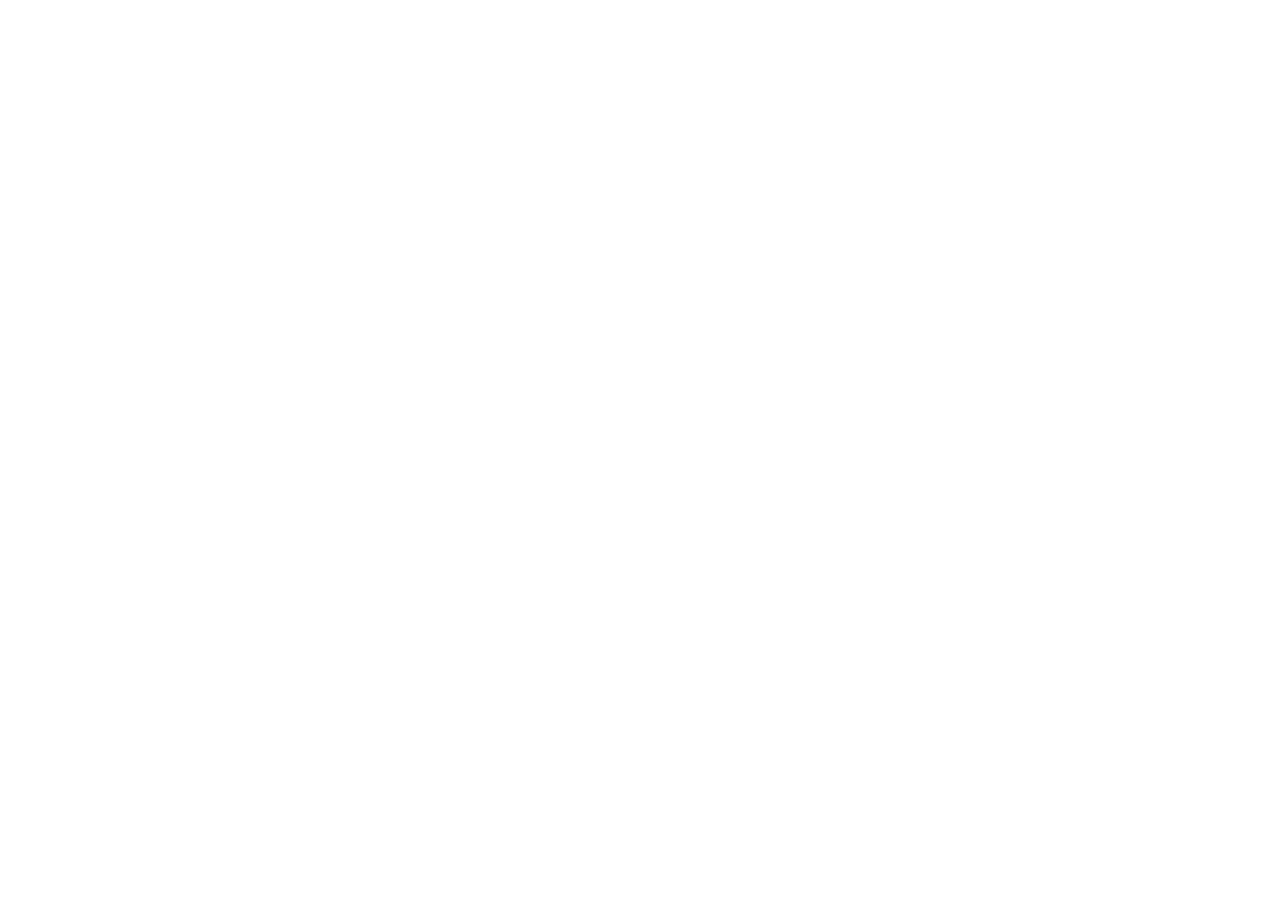
==== index.html @ 71050513 "initial commit index styles and logo" ====
<!DOCTYPE html>
<html lang="en">
  <head>
    <meta charset="UTF-8" />
    <meta name="viewport" content="width=device-width, initial-scale=1.0" />
    <title>Andy Catlow Portfolio</title>
  </head>
  <body></body>
</html>
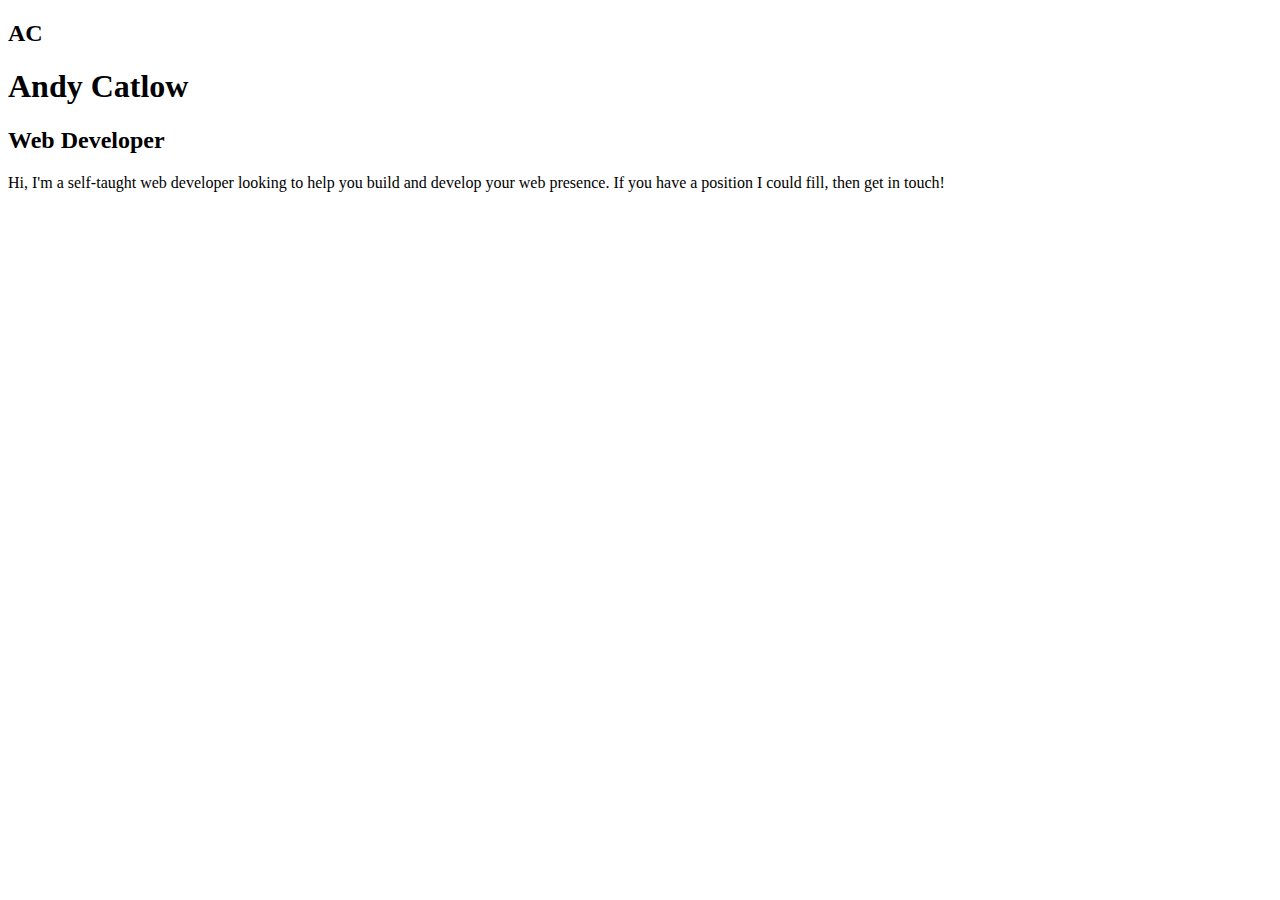
==== commit 82288be3: "add basic text to header" ====
--- a/index.html
+++ b/index.html
@@ -5,5 +5,21 @@
     <meta name="viewport" content="width=device-width, initial-scale=1.0" />
     <title>Andy Catlow Portfolio</title>
   </head>
-  <body></body>
+  <body>
+    <nav></nav>
+    <header>
+      <div class="header__left">
+        <h2 id="initials">AC</h2>
+        <h1 id="name">Andy Catlow</h1>
+        <h2>Web Developer</h2>
+      </div>
+      <div class="header__right">
+        <p>
+          Hi, I'm a self-taught web developer looking to help you build and
+          develop your web presence. If you have a position I could fill, then
+          get in touch!
+        </p>
+      </div>
+    </header>
+  </body>
 </html>
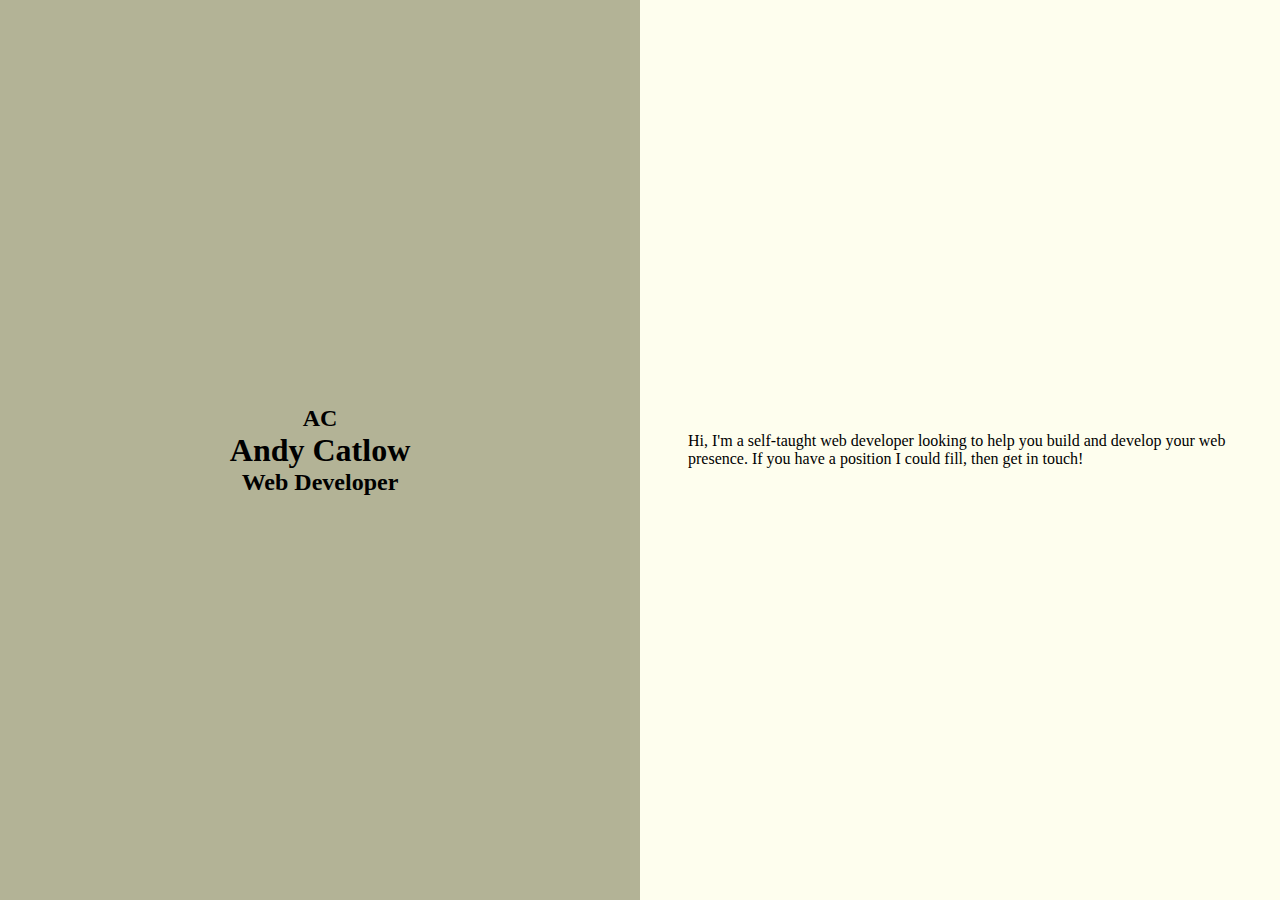
==== commit e98b6fd4: "split header add color" ====
--- a/index.html
+++ b/index.html
@@ -3,11 +3,12 @@
   <head>
     <meta charset="UTF-8" />
     <meta name="viewport" content="width=device-width, initial-scale=1.0" />
+    <link rel="stylesheet" href="styles.css" />
     <title>Andy Catlow Portfolio</title>
   </head>
   <body>
     <nav></nav>
-    <header>
+    <header class="header">
       <div class="header__left">
         <h2 id="initials">AC</h2>
         <h1 id="name">Andy Catlow</h1>
--- a/styles.css
+++ b/styles.css
@@ -0,0 +1,37 @@
+*,
+*::before,
+*::after {
+  margin: 0;
+  padding: 0;
+  box-sizing: border-box;
+}
+
+.header {
+  display: grid;
+  grid-template-columns: 1fr 1fr;
+  grid-template-areas: "header__left header__right";
+  min-height: 100vh;
+}
+
+.header__left,
+.header__right {
+  display: flex;
+  flex-direction: column;
+  justify-content: center;
+  align-items: center;
+  padding: 3em;
+}
+
+.header__left {
+  grid-area: header__left;
+  background-color: #b3b396;
+}
+
+.header__right {
+  grid-area: header__right;
+  background-color: #fefeee;
+}
+
+#initials::before {
+  content: "";
+}
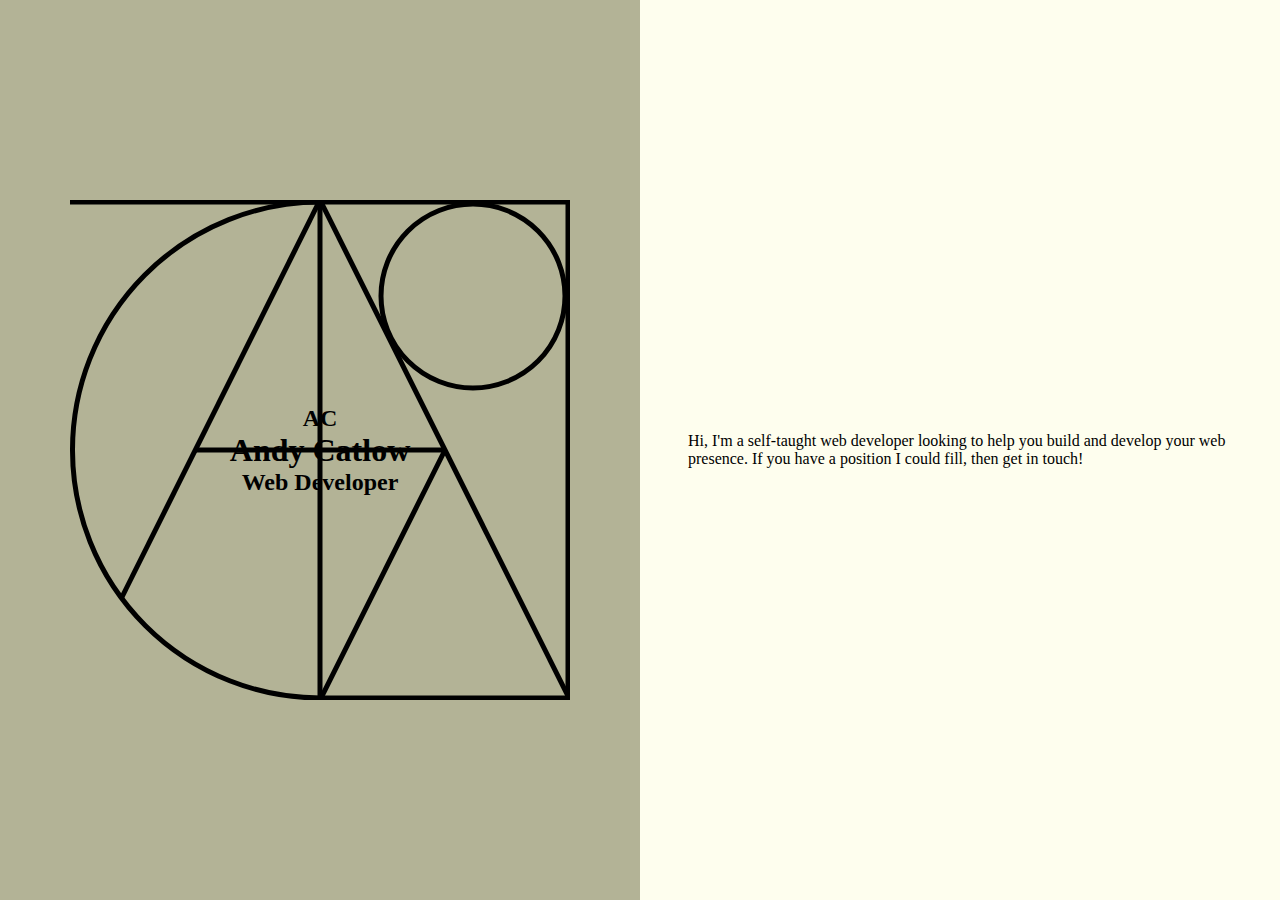
==== commit 2b15a6e7: "add logo svg files" ====
--- a/index.html
+++ b/index.html
@@ -10,6 +10,100 @@
     <nav></nav>
     <header class="header">
       <div class="header__left">
+        <svg
+          id="logo"
+          xmlns="http://www.w3.org/2000/svg"
+          xmlns:xlink="http://www.w3.org/1999/xlink"
+          width="500px"
+          height="500px"
+          viewBox="0 0 500 500"
+          preserveAspectRatio="xMinYMin meet"
+        >
+          <rect
+            id="svgEditorBackground"
+            x="0"
+            y="0"
+            width="500"
+            height="500"
+            style="fill: none; stroke: none"
+          />
+          <line
+            id="e3_line"
+            x1="0"
+            y1="2"
+            x2="500"
+            y2="2"
+            style="stroke: black; fill: none; stroke-width: 5px"
+          />
+          <line
+            id="e4_line"
+            x1="250"
+            y1="0"
+            x2="250"
+            y2="500"
+            style="stroke: black; fill: none; stroke-width: 5px"
+          />
+          <line
+            id="e5_line"
+            x1="250"
+            y1="0"
+            x2="500"
+            y2="500"
+            style="stroke: black; fill: none; stroke-width: 5px"
+          />
+          <line
+            id="e6_line"
+            x1="498"
+            y1="0"
+            x2="498"
+            y2="500"
+            style="stroke: black; fill: none; stroke-width: 5px"
+          />
+          <line
+            id="e7_line"
+            x1="250"
+            y1="498"
+            x2="500"
+            y2="498"
+            style="stroke: black; fill: none; stroke-width: 5px"
+          />
+          <path
+            d="M250,2a248,248,0,0,0,1,496"
+            style="fill: none; stroke: black; stroke-width: 5px"
+            id="e8_circleArc"
+          />
+          <line
+            id="e10_line"
+            x1="250"
+            y1="0"
+            x2="51"
+            y2="399"
+            style="stroke: black; fill: none; stroke-width: 5px"
+          />
+          <line
+            id="e11_line"
+            x1="125"
+            y1="250.00"
+            x2="375"
+            y2="250.00"
+            style="stroke: black; fill: none; stroke-width: 5px"
+          />
+          <circle
+            id="e12_circle"
+            cx="403"
+            cy="96"
+            style="fill: none; stroke: black; stroke-width: 5px"
+            r="92"
+          />
+          <line
+            id="e13_line"
+            x1="250"
+            y1="500"
+            x2="375"
+            y2="250"
+            style="stroke: black; fill: none; stroke-width: 5px"
+          />
+        </svg>
         <h2 id="initials">AC</h2>
         <h1 id="name">Andy Catlow</h1>
         <h2>Web Developer</h2>
--- a/styles.css
+++ b/styles.css
@@ -25,6 +25,7 @@
 .header__left {
   grid-area: header__left;
   background-color: #b3b396;
+  position: relative;
 }
 
 .header__right {
@@ -32,6 +33,16 @@
   background-color: #fefeee;
 }
 
+#logo {
+  position: absolute;
+  left: 02;
+  max-height: 98%;
+  max-width: 98%;
+  /* filter: invert(100%) sepia(0%) saturate(0%) hue-rotate(280deg) brightness(50%)
+    contrast(50%) opacity(0.1); */
+  z-index: 1;
+}
+
 #initials::before {
   content: "";
 }
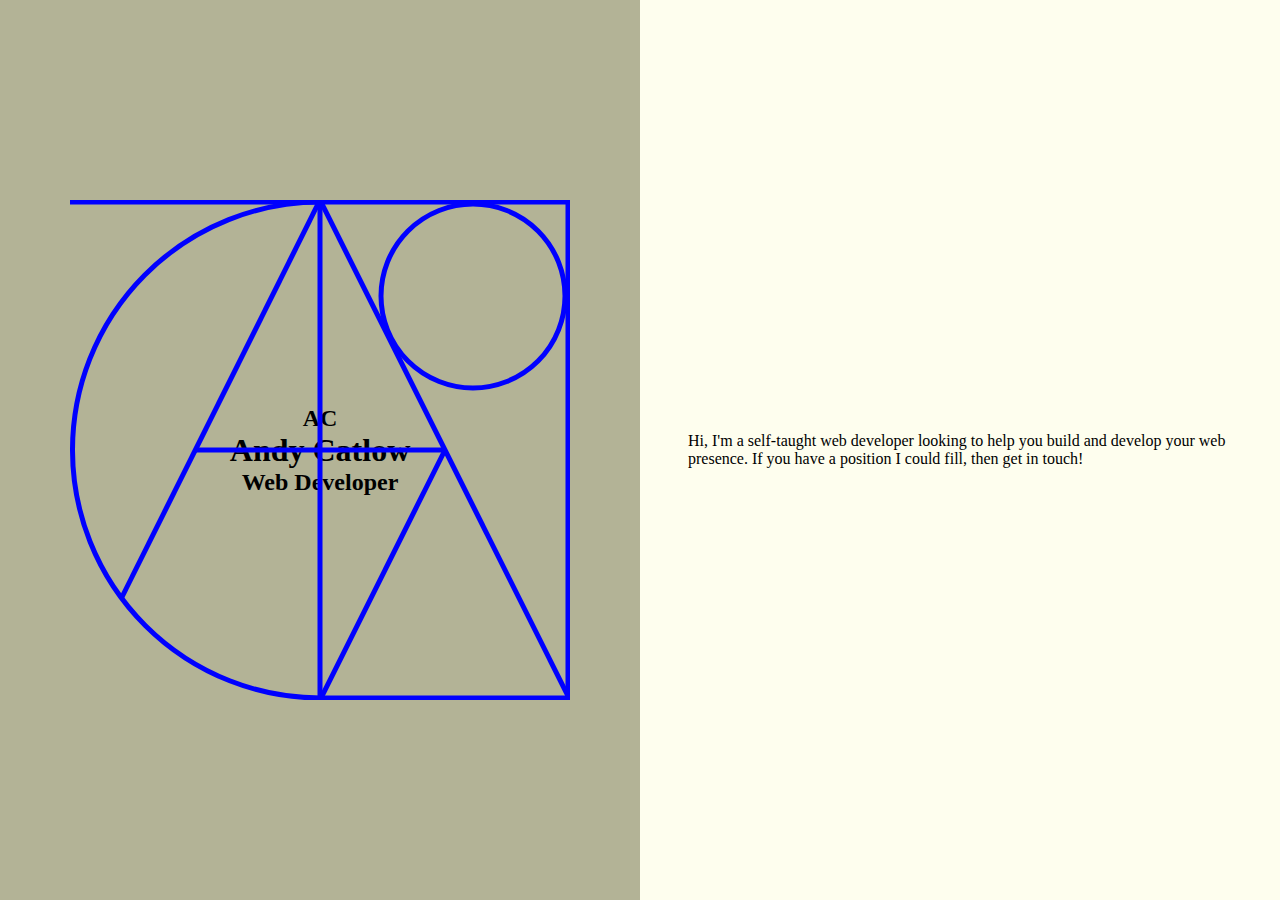
==== commit df549969: "add custom variable to stroke color" ====
--- a/index.html
+++ b/index.html
@@ -19,89 +19,92 @@
           viewBox="0 0 500 500"
           preserveAspectRatio="xMinYMin meet"
         >
-          <rect
-            id="svgEditorBackground"
-            x="0"
-            y="0"
-            width="500"
-            height="500"
-            style="fill: none; stroke: none"
-          />
           <line
-            id="e3_line"
+            class="T"
+            id="T-top"
             x1="0"
             y1="2"
             x2="500"
             y2="2"
-            style="stroke: black; fill: none; stroke-width: 5px"
+            style="stroke: var(--color-line); fill: none; stroke-width: 5px"
           />
           <line
-            id="e4_line"
+            class="T N W L"
+            id="T-stem"
             x1="250"
             y1="0"
             x2="250"
             y2="500"
-            style="stroke: black; fill: none; stroke-width: 5px"
+            style="stroke: var(--color-line); fill: none; stroke-width: 5px"
           />
           <line
-            id="e5_line"
+            class="A N"
+            id="A-right-leg"
             x1="250"
             y1="0"
             x2="500"
             y2="500"
-            style="stroke: black; fill: none; stroke-width: 5px"
+            style="stroke: var(--color-line); fill: none; stroke-width: 5px"
           />
           <line
-            id="e6_line"
+            class="N W"
+            id="N-right"
             x1="498"
             y1="0"
             x2="498"
             y2="500"
-            style="stroke: black; fill: none; stroke-width: 5px"
+            style="stroke: var(--color-line); fill: none; stroke-width: 5px"
           />
           <line
-            id="e7_line"
+            class="L"
+            id="L-base"
             x1="250"
             y1="498"
             x2="500"
             y2="498"
-            style="stroke: black; fill: none; stroke-width: 5px"
+            style="stroke: var(--color-line); fill: none; stroke-width: 5px"
           />
           <path
+            class="C"
+            id="C"
             d="M250,2a248,248,0,0,0,1,496"
-            style="fill: none; stroke: black; stroke-width: 5px"
+            style="fill: none; stroke: var(--color-line); stroke-width: 5px"
             id="e8_circleArc"
           />
           <line
-            id="e10_line"
+            class="A"
+            id="A-left"
             x1="250"
             y1="0"
             x2="51"
             y2="399"
-            style="stroke: black; fill: none; stroke-width: 5px"
+            style="stroke: var(--color-line); fill: none; stroke-width: 5px"
           />
           <line
-            id="e11_line"
+            class="A"
+            id="A-middle"
             x1="125"
             y1="250.00"
             x2="375"
             y2="250.00"
-            style="stroke: black; fill: none; stroke-width: 5px"
+            style="stroke: var(--color-line); fill: none; stroke-width: 5px"
           />
           <circle
-            id="e12_circle"
+            class="O"
+            id="O"
             cx="403"
             cy="96"
-            style="fill: none; stroke: black; stroke-width: 5px"
+            style="fill: none; stroke: var(--color-line); stroke-width: 5px"
             r="92"
           />
           <line
-            id="e13_line"
+            class="W"
+            id="W-diagonal"
             x1="250"
             y1="500"
             x2="375"
             y2="250"
-            style="stroke: black; fill: none; stroke-width: 5px"
+            style="stroke: var(--color-line); fill: none; stroke-width: 5px"
           />
         </svg>
         <h2 id="initials">AC</h2>
--- a/styles.css
+++ b/styles.css
@@ -4,6 +4,10 @@
   margin: 0;
   padding: 0;
   box-sizing: border-box;
+}
+
+:root {
+  --color-line: blue;
 }
 
 .header {
